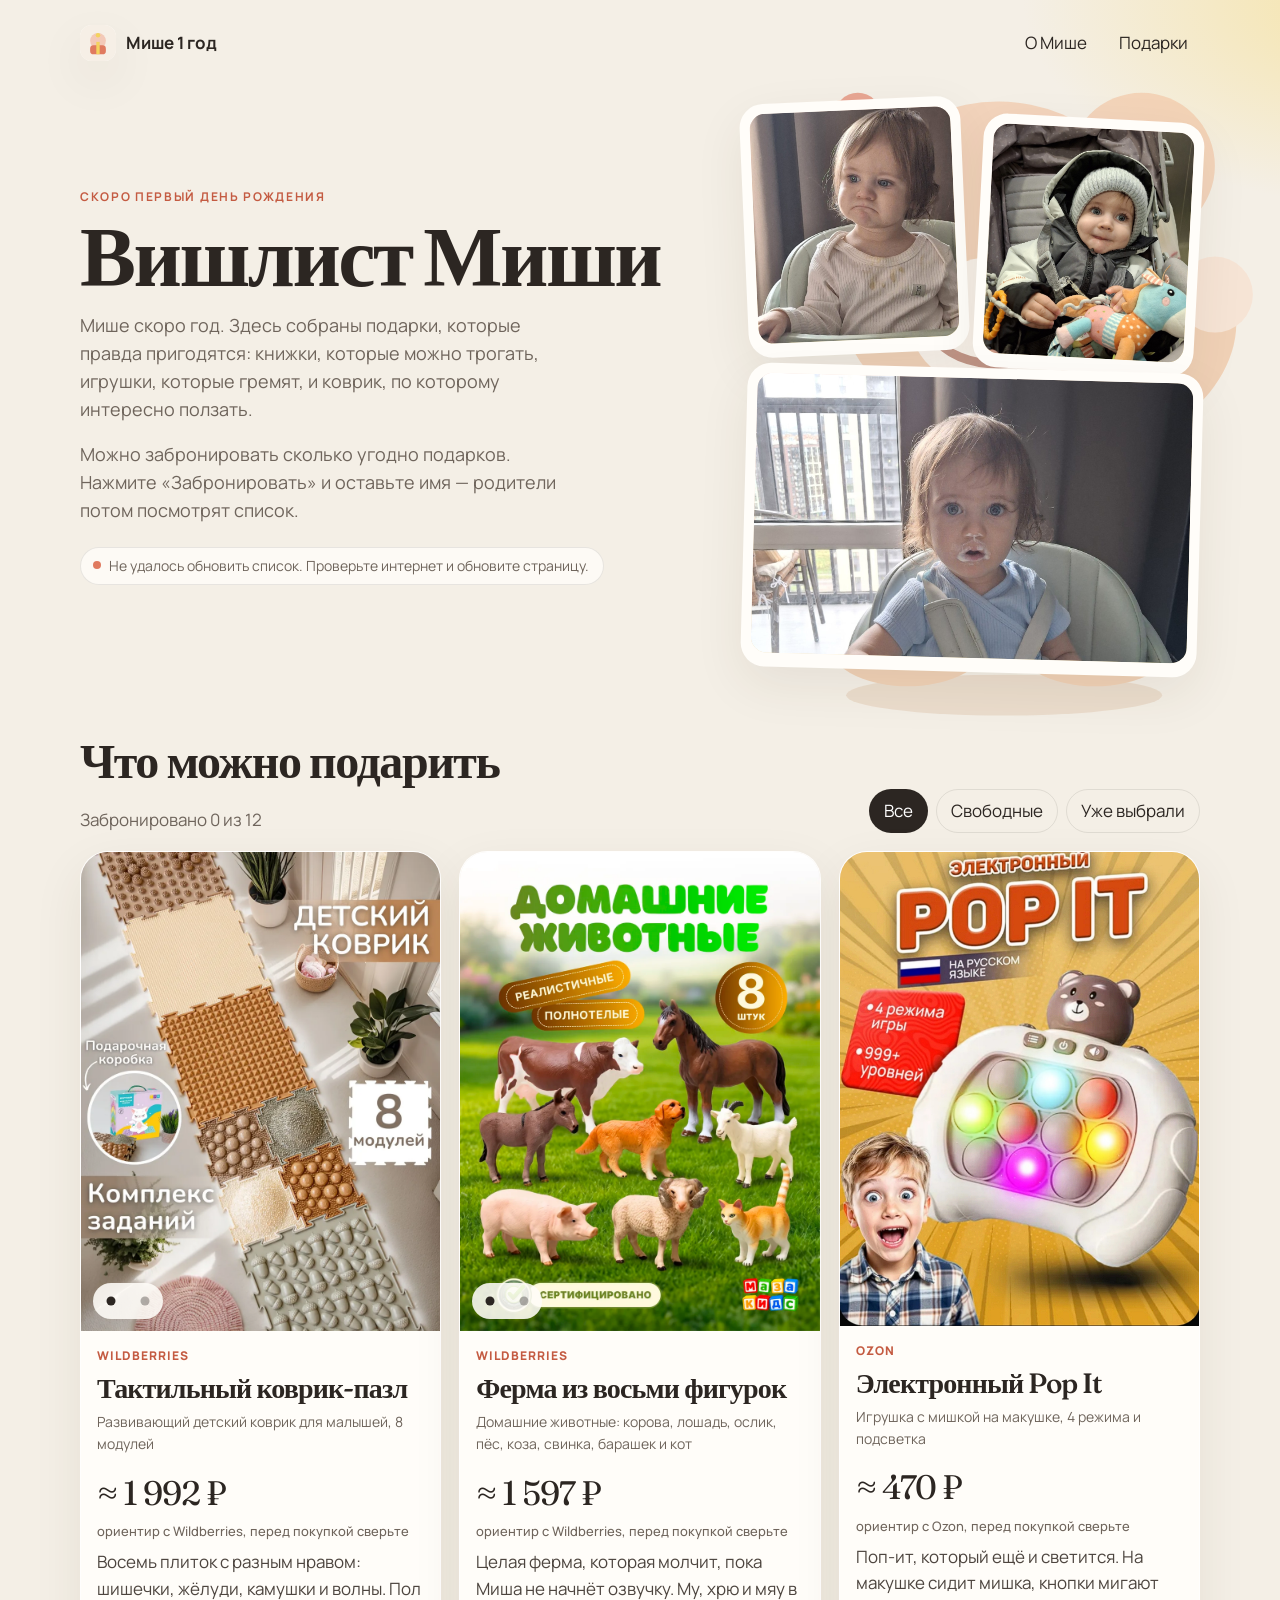
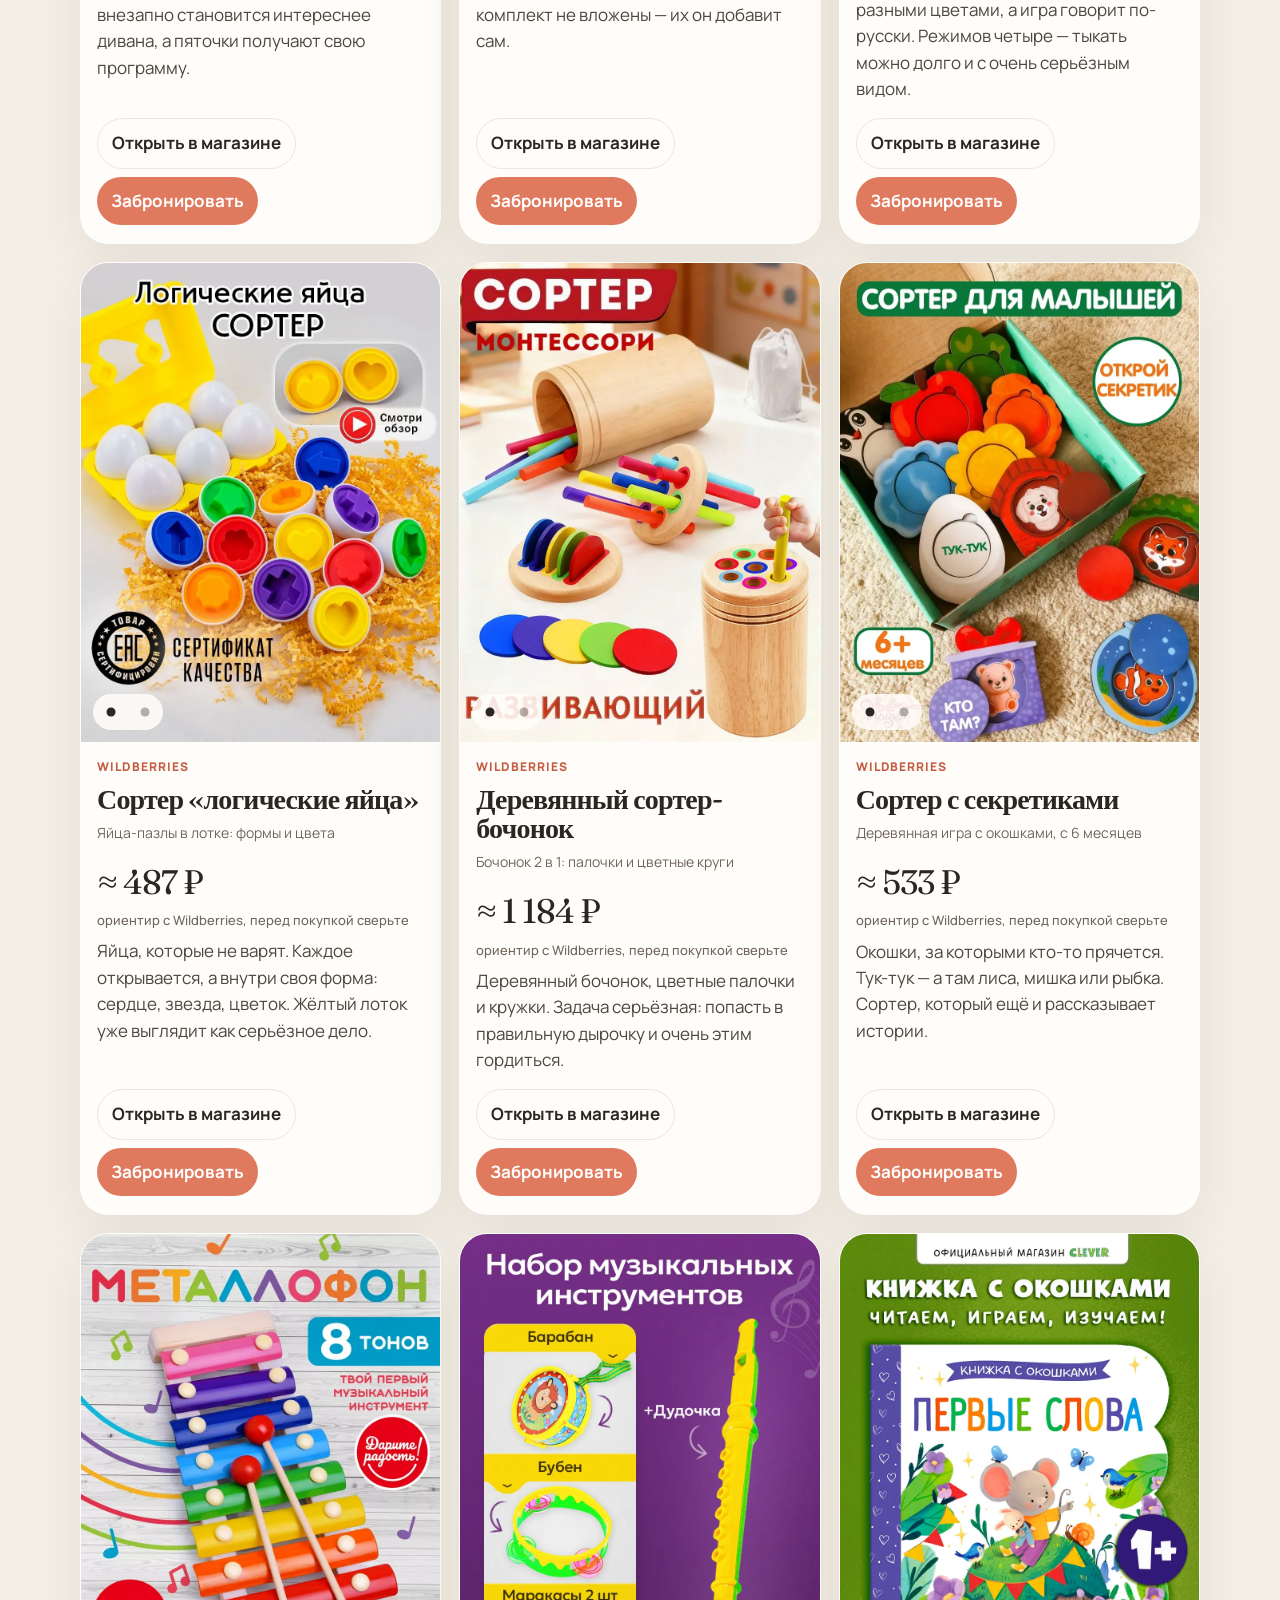
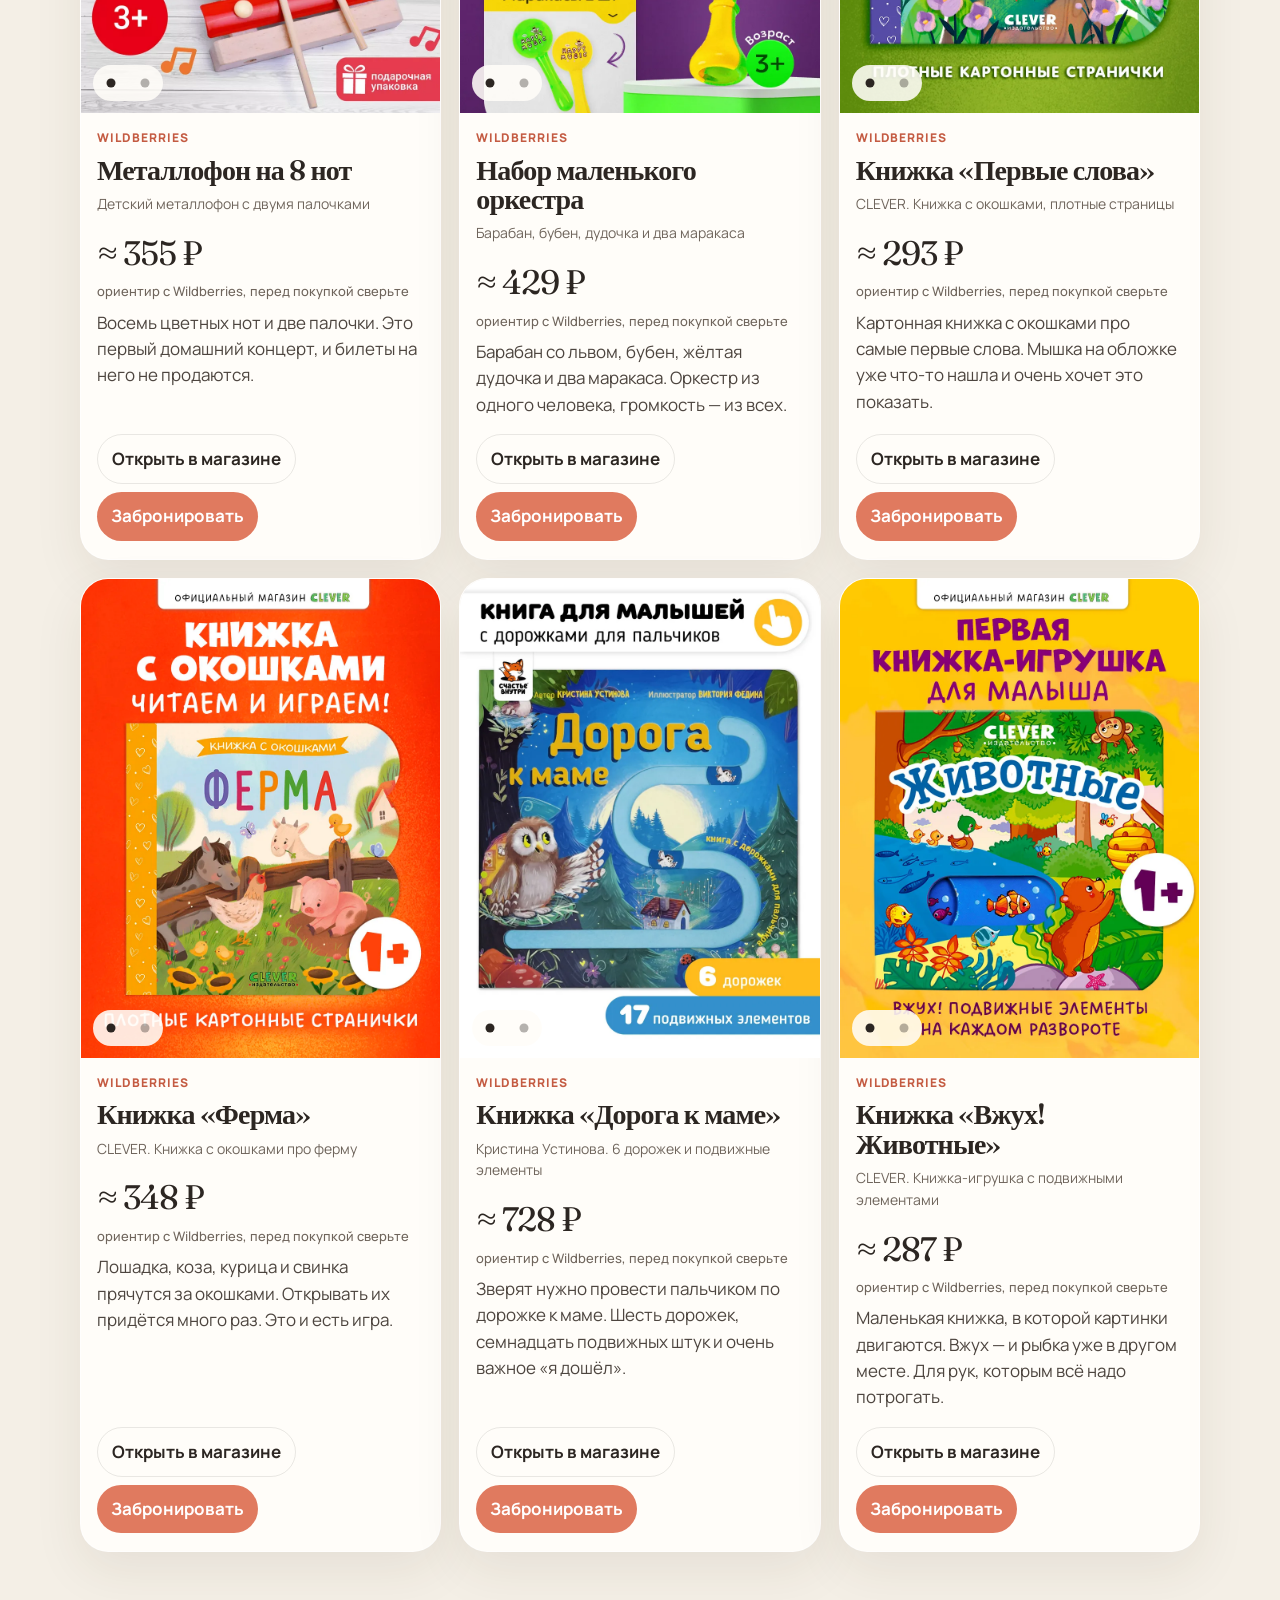
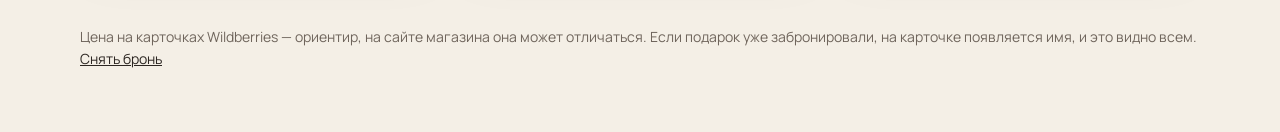
==== index.html @ 504b807f "Вишлист Миши на первый день рождения. Co-authored-by: Cursor <cursoragent@cursor.com>" ====
<!DOCTYPE html>
<html lang="ru">
<head>
  <meta charset="utf-8">
  <meta name="viewport" content="width=device-width, initial-scale=1">
  <title>Вишлист Миши — первый день рождения</title>
  <meta name="description" content="Подарки на первый день рождения Миши: фото, цена и отметка, что уже выбрали.">
  <link rel="icon" href="favicon.svg" type="image/svg+xml">
  <link rel="preconnect" href="https://fonts.googleapis.com">
  <link rel="preconnect" href="https://fonts.gstatic.com" crossorigin>
  <link href="https://fonts.googleapis.com/css2?family=Fraunces:opsz,wght@9..144,560;9..144,650&family=Manrope:wght@400;600;700;800&display=swap" rel="stylesheet">
  <link rel="stylesheet" href="css/styles.css">
</head>
<body>
  <div class="wrap">
    <header class="topbar">
      <a class="brand" href="#top">
        <img class="brand-mark" src="favicon.svg" alt="">
        Мише 1 год
      </a>
      <nav class="top-links">
        <a href="#about">О Мише</a>
        <a href="#gifts">Подарки</a>
      </nav>
    </header>

    <main id="top">
      <section class="hero" id="about">
        <div class="hero-copy">
          <p class="eyebrow">Скоро первый день рождения</p>
          <h1>Вишлист Миши</h1>
          <p class="lead">
            Мише скоро год. Здесь собраны подарки, которые правда пригодятся:
            книжки, которые можно трогать, игрушки, которые гремят, и коврик,
            по которому интересно ползать.
          </p>
          <p class="lead">
            Можно забронировать сколько угодно подарков. Нажмите «Забронировать»
            и оставьте имя — родители потом посмотрят список.
          </p>
          <div class="sync" id="sync"><i></i><span>Проверяем общий список…</span></div>
        </div>
        <img class="hero-bear" src="images/bear.svg" alt="">
        <div class="frames" id="photos"></div>
      </section>

      <section class="section" id="gifts">
        <div class="section-head">
          <div>
            <h2>Что можно подарить</h2>
            <p class="progress" id="progress"></p>
          </div>
          <div class="filters">
            <button class="chip" type="button" data-filter="all" aria-pressed="true">Все</button>
            <button class="chip" type="button" data-filter="free" aria-pressed="false">Свободные</button>
            <button class="chip" type="button" data-filter="taken" aria-pressed="false">Уже выбрали</button>
          </div>
        </div>
        <div class="grid" id="grid"></div>
      </section>
    </main>

    <footer>
      <p>
        Цена на карточках Wildberries — ориентир, на сайте магазина она может отличаться.
        Если подарок уже забронировали, на карточке появляется имя, и это видно всем.
        <a href="admin.html">Снять бронь</a>
      </p>
    </footer>
  </div>

  <dialog id="reserve">
    <form class="modal" id="reserve-form">
      <h3>Забронировать</h3>
      <p id="modal-text"></p>
      <label for="giver-name">Как вас записать</label>
      <input id="giver-name" name="name" type="text" maxlength="40" required placeholder="Например, тётя Оля" autocomplete="name">
      <p class="modal-error" id="modal-error"></p>
      <div class="modal-actions">
        <button class="btn" type="submit" id="reserve-submit">Забронировать</button>
        <button class="btn ghost" type="button" id="close-reserve">Закрыть</button>
      </div>
    </form>
  </dialog>
  <div class="toast" id="toast" role="status"></div>

  <script src="js/config.js"></script>
  <script src="js/gifts.js"></script>
  <script src="js/store.js"></script>
  <script src="js/app.js"></script>
  <script>
    document.querySelector("#close-reserve").addEventListener("click", function () {
      document.querySelector("#reserve").close();
    });
  </script>
</body>
</html>
---- css/styles.css ----
:root {
  --bg: #f4efe6;
  --bg-deep: #ebe3d6;
  --ink: #2c2622;
  --muted: #6f655c;
  --line: rgba(44, 38, 34, 0.1);
  --card: #fffdf9;
  --coral: #e07a5f;
  --coral-deep: #c45b42;
  --sage: #3f6b58;
  --sage-soft: #e5f0ea;
  --butter: #f6e3a4;
  --blush: #f8ddd4;
  --shadow: 0 18px 50px rgba(70, 46, 30, 0.08);
  --radius: 28px;
  --serif: "Fraunces", "Iowan Old Style", Georgia, serif;
  --sans: "Manrope", "Segoe UI", sans-serif;
}

* { box-sizing: border-box; }

html { scroll-behavior: smooth; }

body {
  margin: 0;
  color: var(--ink);
  background-color: var(--bg);
  background-image:
    url("../images/bear.svg"),
    radial-gradient(900px 420px at -10% -10%, #f8ddd4 0%, transparent 60%),
    radial-gradient(700px 380px at 110% 0%, #f6e3a4 0%, transparent 55%),
    radial-gradient(800px 500px at 80% 120%, #e5f0ea 0%, transparent 50%);
  background-repeat: no-repeat;
  background-position:
    right -2vw top 8px,
    -10% -10%,
    110% 0%,
    80% 120%;
  background-size:
    min(620px, 48vw) auto,
    900px 420px,
    700px 380px,
    800px 500px;
  background-attachment: fixed, scroll, scroll, scroll;
  font-family: var(--sans);
  font-size: 17px;
  line-height: 1.55;
  overflow-x: clip;
}

img { max-width: 100%; display: block; }

a { color: var(--sage); }

button, input { font: inherit; }

[hidden] { display: none !important; }

.wrap {
  width: min(1120px, calc(100% - 32px));
  margin: 0 auto;
}

.topbar {
  display: flex;
  justify-content: space-between;
  align-items: center;
  gap: 16px;
  padding: 22px 0 8px;
}

.brand {
  display: flex;
  align-items: center;
  gap: 10px;
  color: inherit;
  text-decoration: none;
  font-weight: 700;
}

.brand-mark {
  width: 36px;
  height: 36px;
  border-radius: 12px;
  background: var(--card);
  box-shadow: var(--shadow);
}

.top-links {
  display: flex;
  gap: 8px;
  align-items: center;
}

.top-links a {
  color: var(--ink);
  text-decoration: none;
  padding: 8px 12px;
  border-radius: 999px;
}

.top-links a:hover { background: rgba(255, 255, 255, 0.7); }

.hero {
  position: relative;
  display: grid;
  grid-template-columns: 1.15fr 0.85fr;
  gap: 48px;
  align-items: center;
  padding: 28px 0 18px;
}

.hero-bear { display: none; }

.eyebrow {
  margin: 0 0 10px;
  letter-spacing: 0.14em;
  text-transform: uppercase;
  font-size: 12px;
  font-weight: 700;
  color: var(--coral-deep);
}

h1, h2, h3 { font-family: var(--serif); font-weight: 560; letter-spacing: -0.03em; }

h1 {
  margin: 0;
  font-size: clamp(46px, 7vw, 84px);
  line-height: 0.92;
}

.lead {
  margin: 18px 0 0;
  max-width: 46ch;
  font-size: 18px;
  color: var(--muted);
}

.sync {
  display: inline-flex;
  align-items: flex-start;
  gap: 8px;
  margin-top: 22px;
  padding: 8px 14px 8px 12px;
  border-radius: 999px;
  background: rgba(255, 253, 249, 0.8);
  border: 1px solid var(--line);
  color: var(--muted);
  font-size: 14px;
  line-height: 1.4;
}

.sync i {
  flex: 0 0 8px;
  width: 8px;
  height: 8px;
  min-width: 8px;
  min-height: 8px;
  margin-top: 0.38em;
  border-radius: 50%;
  background: #c9a227;
  font-style: normal;
  line-height: 0;
}

.sync.live i { background: var(--sage); }
.sync.warn i { background: var(--coral); }

.frames {
  display: grid;
  grid-template-columns: 1fr 1fr;
  gap: 14px;
  min-height: 320px;
}

.frame {
  margin: 0;
  background: var(--card);
  border-radius: 24px;
  padding: 10px 10px 14px;
  box-shadow: var(--shadow);
  transform: rotate(-2.5deg);
}

.frame:nth-child(2) { transform: rotate(3deg) translateY(18px); }
.frame:nth-child(3) { transform: rotate(1.5deg); grid-column: 1 / -1; }

.frame img,
.frame .empty {
  width: 100%;
  height: 230px;
  object-fit: cover;
  object-position: center 22%;
  border-radius: 16px;
  background: linear-gradient(160deg, var(--blush), var(--butter));
}

.frame:nth-child(3) img,
.frame:nth-child(3) .empty {
  height: 280px;
  object-position: center 30%;
}

.frame figcaption,
.empty {
  display: grid;
  place-items: center;
  text-align: center;
  color: var(--muted);
  font-size: 14px;
  padding: 8px;
}

.section {
  padding: 34px 0 10px;
}

.section-head {
  display: flex;
  justify-content: space-between;
  gap: 18px;
  align-items: end;
  margin-bottom: 18px;
}

h2 { margin: 0; font-size: clamp(32px, 4vw, 48px); }

.progress { margin: 8px 0 0; color: var(--muted); }

.filters { display: flex; flex-wrap: wrap; gap: 8px; }

.chip, .btn, .icon-btn {
  border: 0;
  cursor: pointer;
  border-radius: 999px;
}

.chip {
  background: transparent;
  color: var(--ink);
  padding: 8px 14px;
  border: 1px solid var(--line);
}

.chip[aria-pressed="true"] {
  background: var(--ink);
  color: white;
}

.grid {
  display: grid;
  grid-template-columns: repeat(auto-fill, minmax(280px, 1fr));
  gap: 18px;
  padding-bottom: 40px;
}

.card {
  background: var(--card);
  border-radius: var(--radius);
  box-shadow: var(--shadow);
  overflow: hidden;
  display: flex;
  flex-direction: column;
  min-height: 100%;
  border: 1px solid rgba(255, 255, 255, 0.7);
}

.card.taken { background: #f7f4ef; }

.shot {
  position: relative;
  background: #f6f1ea;
  aspect-ratio: 1 / 1;
}

.shot img {
  width: 100%;
  height: 100%;
  object-fit: contain;
}

.shot .placeholder {
  height: 100%;
  display: grid;
  place-items: center;
  padding: 24px;
  text-align: center;
  color: var(--muted);
  background:
    radial-gradient(circle at 30% 20%, var(--butter), transparent 40%),
    radial-gradient(circle at 80% 80%, var(--blush), transparent 45%),
    #f7f1ea;
}

.dots {
  position: absolute;
  left: 12px;
  bottom: 12px;
  display: flex;
  gap: 6px;
}

.dots {
  padding: 4px;
  border-radius: 999px;
  background: rgba(255, 253, 249, 0.88);
}

.dots button {
  width: 28px;
  height: 28px;
  border: 0;
  border-radius: 50%;
  background: transparent;
  cursor: pointer;
  position: relative;
}

.dots button::before {
  content: "";
  position: absolute;
  width: 9px;
  height: 9px;
  border-radius: 50%;
  background: rgba(44, 38, 34, 0.35);
  left: 50%;
  top: 50%;
  transform: translate(-50%, -50%);
}

.dots button[aria-current="true"]::before { background: var(--ink); }

.badge {
  position: absolute;
  top: 12px;
  left: 12px;
  padding: 6px 10px;
  border-radius: 999px;
  background: var(--sage);
  color: white;
  font-size: 13px;
  font-weight: 700;
}

.badge.wait { background: #9a6b2f; }

.card-body {
  padding: 16px 16px 18px;
  display: flex;
  flex-direction: column;
  gap: 8px;
  flex: 1;
}

.shop {
  margin: 0;
  font-size: 12px;
  font-weight: 800;
  letter-spacing: 0.08em;
  text-transform: uppercase;
  color: var(--coral-deep);
}

.card h3 { margin: 0; font-size: 28px; line-height: 1.05; }

.full {
  margin: 0;
  color: var(--muted);
  font-size: 14px;
}

.price {
  margin: 4px 0 0;
  font-family: var(--serif);
  font-size: 34px;
  letter-spacing: -0.03em;
}

.price small {
  display: block;
  margin-top: 2px;
  font-family: var(--sans);
  font-size: 13px;
  letter-spacing: 0;
  color: var(--muted);
  font-weight: 500;
}

.blurb { margin: 0; color: #4d453f; }

.actions {
  display: flex;
  flex-wrap: wrap;
  gap: 8px;
  margin-top: auto;
  padding-top: 8px;
}

.btn {
  text-decoration: none;
  display: inline-flex;
  align-items: center;
  justify-content: center;
  padding: 11px 14px;
  background: var(--coral);
  color: white;
  font-weight: 700;
}

.btn:hover { background: var(--coral-deep); }

.btn.ghost {
  background: transparent;
  color: var(--ink);
  border: 1px solid var(--line);
}

.btn.ghost:hover { background: var(--bg-deep); }

.btn:disabled {
  opacity: 0.55;
  cursor: not-allowed;
}

.who { margin: 0; font-weight: 700; }

footer {
  padding: 10px 0 48px;
  color: var(--muted);
  font-size: 14px;
}

footer a { color: var(--ink); }

dialog {
  width: min(480px, calc(100% - 24px));
  border: 0;
  border-radius: 28px;
  padding: 0;
  box-shadow: 0 30px 80px rgba(44, 38, 34, 0.25);
}

dialog::backdrop { background: rgba(44, 38, 34, 0.45); }

.modal {
  padding: 22px;
}

.modal h3 { margin: 0 0 8px; font-size: 34px; }

.modal p { margin: 0 0 14px; color: var(--muted); }

.modal-error { color: var(--coral-deep); font-weight: 700; }

label { display: block; font-weight: 700; margin-bottom: 6px; }

input[type="text"] {
  width: 100%;
  padding: 12px 14px;
  border-radius: 14px;
  border: 1px solid var(--line);
  background: #fff;
  margin-bottom: 14px;
}

.modal-actions { display: flex; flex-wrap: wrap; gap: 8px; }

.toast {
  position: fixed;
  left: 50%;
  bottom: 18px;
  transform: translateX(-50%) translateY(20px);
  background: var(--ink);
  color: white;
  padding: 12px 16px;
  border-radius: 999px;
  opacity: 0;
  pointer-events: none;
  transition: 0.2s ease;
}

.toast.show { opacity: 1; transform: translateX(-50%) translateY(0); }

.admin-list { display: grid; gap: 12px; padding-bottom: 28px; }

.admin-row {
  display: grid;
  grid-template-columns: 92px 1fr;
  gap: 14px;
  background: var(--card);
  border-radius: 22px;
  padding: 12px;
  box-shadow: var(--shadow);
}

.admin-row img {
  width: 92px;
  height: 92px;
  object-fit: contain;
  background: #f6f1ea;
  border-radius: 16px;
}

.steps { padding-left: 18px; }
.steps li { margin: 8px 0; }

.note {
  background: var(--card);
  border-radius: 22px;
  padding: 16px 18px;
  box-shadow: var(--shadow);
}

pre.note {
  overflow: auto;
  white-space: pre-wrap;
  word-break: break-word;
}

@media (max-width: 800px) {
  body {
    background-image:
      radial-gradient(520px 260px at -20% -10%, #f8ddd4 0%, transparent 60%),
      radial-gradient(420px 220px at 120% 0%, #f6e3a4 0%, transparent 55%),
      radial-gradient(480px 280px at 80% 110%, #e5f0ea 0%, transparent 50%);
    background-position: -20% -10%, 120% 0%, 80% 110%;
    background-size: 520px 260px, 420px 220px, 480px 280px;
    background-attachment: scroll;
  }

  .hero-bear {
    display: block;
    position: absolute;
    z-index: 0;
    width: min(340px, 92%);
    right: -12px;
    top: 18px;
    pointer-events: none;
  }

  .hero-copy { position: relative; z-index: 1; }

  .wrap { width: min(1120px, calc(100% - 28px)); }

  .topbar {
    position: sticky;
    top: 0;
    z-index: 4;
    margin: 0 -6px;
    padding: 12px 6px;
    background: rgba(244, 239, 230, 0.9);
    backdrop-filter: blur(14px);
  }

  .brand { font-size: 15px; }
  .brand-mark { width: 32px; height: 32px; border-radius: 10px; }

  .top-links a {
    padding: 8px 12px;
    font-size: 14px;
    background: rgba(255, 253, 249, 0.7);
  }

  .hero {
    grid-template-columns: 1fr;
    gap: 22px;
    padding: 8px 0 8px;
  }

  h1 { font-size: 46px; }

  .lead {
    margin-top: 12px;
    font-size: 16px;
  }

  .sync {
    max-width: 100%;
    border-radius: 18px;
  }

  .frames {
    display: flex;
    grid-template-columns: none;
    gap: 12px;
    min-height: 0;
    margin: 0 -14px;
    padding: 6px 14px 16px;
    overflow-x: auto;
    scroll-snap-type: x mandatory;
    scroll-padding-inline: 14px;
    -webkit-overflow-scrolling: touch;
  }

  .frames::-webkit-scrollbar { height: 0; }

  .frame,
  .frame:nth-child(2),
  .frame:nth-child(3) {
    flex: 0 0 82%;
    transform: none;
    grid-column: auto;
    scroll-snap-align: center;
  }

  .frame img,
  .frame:nth-child(3) img,
  .frame .empty,
  .frame:nth-child(3) .empty {
    height: 340px;
    object-position: center 24%;
  }

  .section { padding-top: 18px; }

  #about, #gifts { scroll-margin-top: 76px; }

  .section-head {
    flex-direction: column;
    align-items: stretch;
    gap: 14px;
  }

  .admin-row { grid-template-columns: 1fr; }

  h2 { font-size: 34px; }

  .filters {
    display: grid;
    grid-template-columns: repeat(3, minmax(0, 1fr));
  }

  .chip {
    display: flex;
    align-items: center;
    justify-content: center;
    min-height: 42px;
    padding: 8px 6px;
    font-size: 13px;
    line-height: 1.15;
    text-align: center;
  }

  .grid {
    grid-template-columns: 1fr;
    gap: 14px;
  }

  .card h3 { font-size: 26px; }
  .price { font-size: 30px; }

  .actions { flex-direction: column; }
  .actions .btn { width: 100%; min-height: 48px; }

  .modal { padding: 18px 16px 16px; }
  .modal h3 { font-size: 28px; }
  .modal-actions { flex-direction: column; }
  .modal-actions .btn { width: 100%; min-height: 48px; }

  .toast {
    width: min(420px, calc(100% - 24px));
    border-radius: 18px;
    text-align: center;
    bottom: calc(14px + env(safe-area-inset-bottom));
  }

  footer { padding-bottom: calc(36px + env(safe-area-inset-bottom)); }
}

@media (max-width: 380px) {
  h1 { font-size: 40px; }
  .chip { font-size: 12px; padding: 10px 4px; }
  .frame,
  .frame:nth-child(2),
  .frame:nth-child(3) { flex-basis: 88%; }
}

@media (prefers-reduced-motion: reduce) {
  html { scroll-behavior: auto; }
  .toast { transition: none; }
}
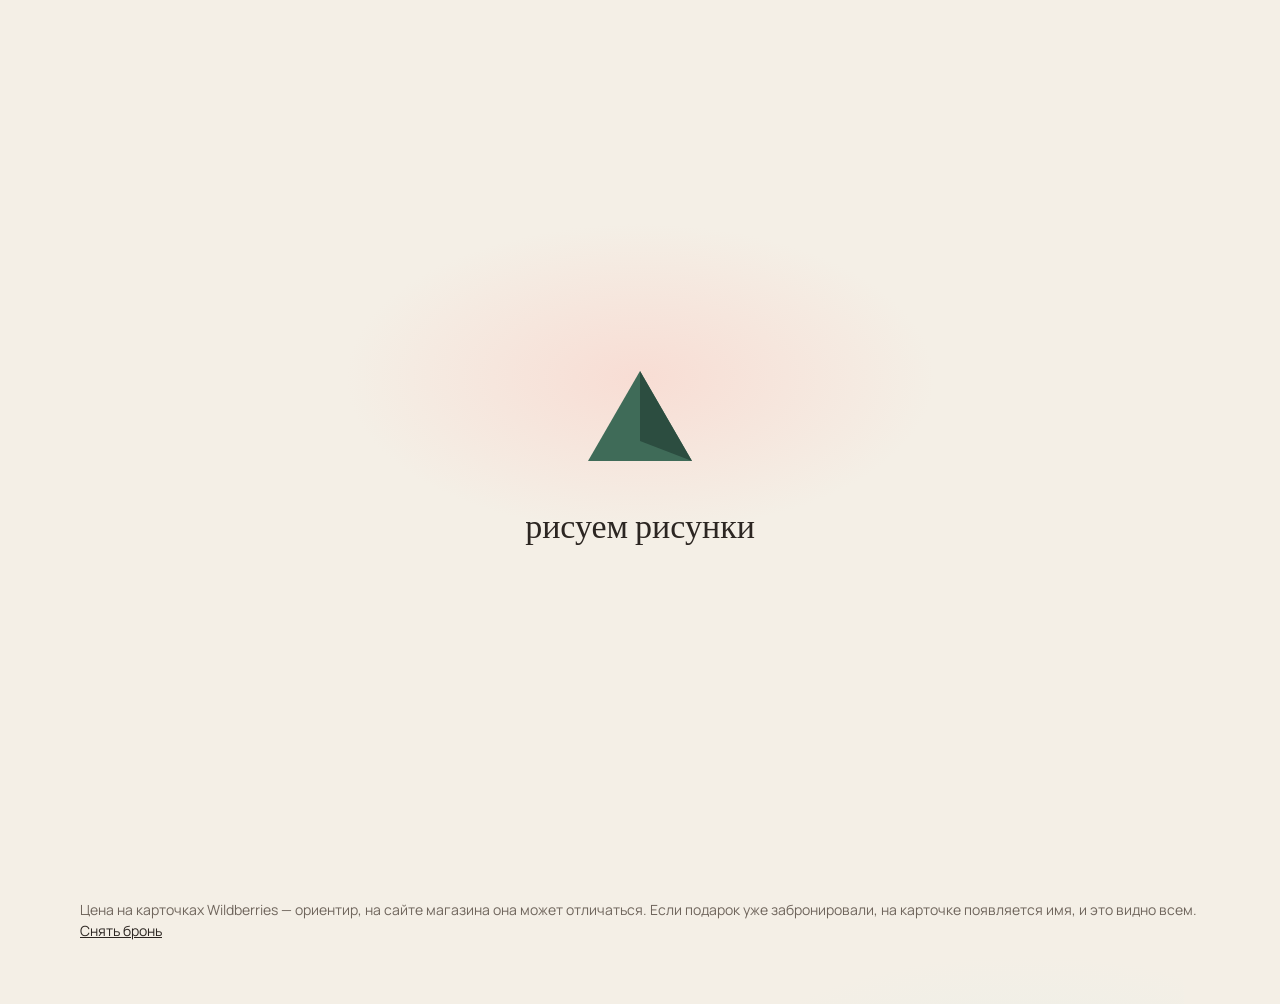
==== commit 2025e9ea: "Показывать заставку, пока список подарков не загрузится. Co-authored-by: Cursor <cursoragent@cursor." ====
--- a/index.html
+++ b/index.html
@@ -12,6 +12,26 @@
   <link rel="stylesheet" href="css/styles.css">
 </head>
 <body>
+  <div class="loader" id="loader" role="status" aria-live="polite">
+    <div class="loader-stage" aria-hidden="true">
+      <svg class="toy is-on" viewBox="0 0 140 140">
+        <polygon points="70,28 112,50 70,72 28,50" fill="#f6e3a4"/>
+        <polygon points="28,50 70,72 70,112 28,90" fill="#e07a5f"/>
+        <polygon points="70,72 112,50 112,90 70,112" fill="#c45b42"/>
+      </svg>
+      <svg class="toy" viewBox="0 0 140 140">
+        <polygon points="70,22 122,112 18,112" fill="#3f6b58"/>
+        <polygon points="70,22 122,112 70,92" fill="#2c4d40"/>
+      </svg>
+      <svg class="toy" viewBox="0 0 140 140">
+        <ellipse cx="70" cy="96" rx="36" ry="12" fill="#e7c3a8"/>
+        <path d="M34 52h72v40c0 10-16 16-36 16s-36-6-36-16V52z" fill="#f2c4a2"/>
+        <ellipse cx="70" cy="52" rx="36" ry="13" fill="#f8decc"/>
+        <ellipse cx="70" cy="50" rx="16" ry="5" fill="#fff" opacity="0.7"/>
+      </svg>
+    </div>
+    <p class="loader-caption" id="loader-caption">собираем кубики</p>
+  </div>
   <div class="wrap">
     <header class="topbar">
       <a class="brand" href="#top">
--- a/css/styles.css
+++ b/css/styles.css
@@ -481,6 +481,67 @@
 
 .toast.show { opacity: 1; transform: translateX(-50%) translateY(0); }
 
+.loader {
+  position: fixed;
+  inset: 0;
+  z-index: 40;
+  display: grid;
+  align-content: center;
+  justify-items: center;
+  gap: 18px;
+  padding: 24px;
+  background:
+    radial-gradient(420px 220px at 50% 42%, #f8ddd4 0%, transparent 70%),
+    var(--bg);
+  transition: opacity 0.45s ease;
+}
+
+.loader.is-done {
+  opacity: 0;
+  pointer-events: none;
+}
+
+.loader-stage {
+  position: relative;
+  width: 140px;
+  height: 140px;
+}
+
+.toy {
+  position: absolute;
+  inset: 0;
+  width: 140px;
+  height: 140px;
+  opacity: 0;
+  transform: translateY(12px) scale(0.94);
+  transition: opacity 0.45s ease, transform 0.45s ease;
+}
+
+.toy.is-on {
+  opacity: 1;
+  transform: translateY(0) scale(1);
+}
+
+.loader-caption {
+  margin: 0;
+  min-height: 1.3em;
+  max-width: 18ch;
+  font-family: var(--serif);
+  font-size: clamp(26px, 5vw, 34px);
+  line-height: 1.15;
+  text-align: center;
+  transition: opacity 0.28s ease;
+}
+
+.loader-caption.is-out { opacity: 0; }
+
+.grid.is-ready { animation: list-in 0.45s ease; }
+
+@keyframes list-in {
+  from { opacity: 0; transform: translateY(10px); }
+  to { opacity: 1; transform: none; }
+}
+
 .admin-list { display: grid; gap: 12px; padding-bottom: 28px; }
 
 .admin-row {
@@ -499,6 +560,11 @@
   object-fit: contain;
   background: #f6f1ea;
   border-radius: 16px;
+}
+
+.admin-clear {
+  margin-top: 10px;
+  min-height: 44px;
 }
 
 .steps { padding-left: 18px; }
@@ -677,5 +743,6 @@
 
 @media (prefers-reduced-motion: reduce) {
   html { scroll-behavior: auto; }
-  .toast { transition: none; }
-}
+  .toast, .loader, .toy, .loader-caption { transition: none; }
+  .grid.is-ready { animation: none; }
+}
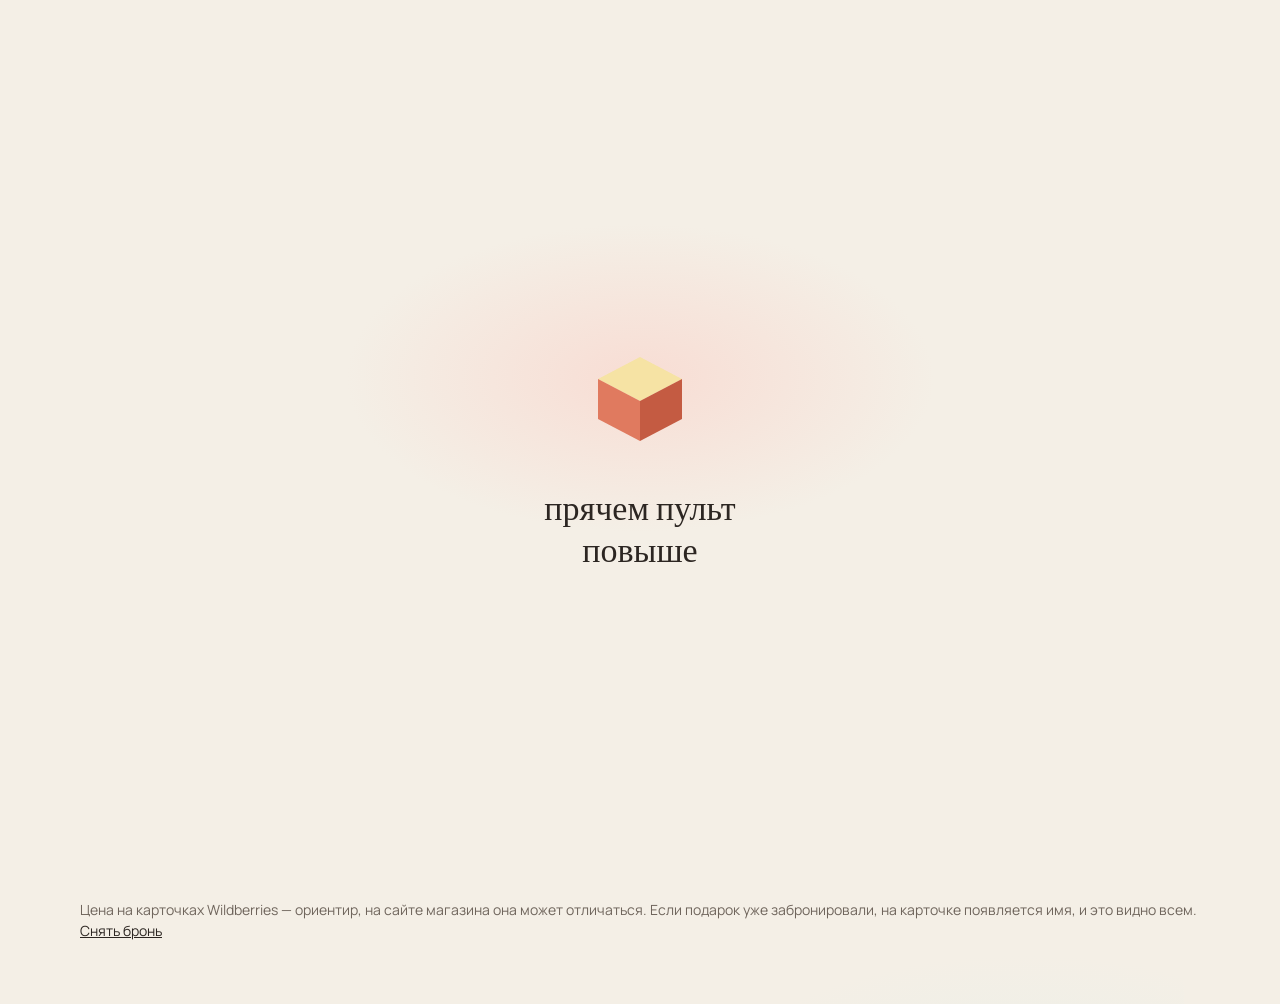
==== commit f74dd113: "Держать заставку ровно и показывать фразы в случайном порядке. Co-authored-by: Cursor <cursoragent@c" ====
--- a/index.html
+++ b/index.html
@@ -20,14 +20,14 @@
         <polygon points="70,72 112,50 112,90 70,112" fill="#c45b42"/>
       </svg>
       <svg class="toy" viewBox="0 0 140 140">
-        <polygon points="70,22 122,112 18,112" fill="#3f6b58"/>
-        <polygon points="70,22 122,112 70,92" fill="#2c4d40"/>
+        <polygon points="70,32 108,108 32,108" fill="#3f6b58"/>
+        <polygon points="70,32 108,108 70,90" fill="#2c4d40"/>
       </svg>
       <svg class="toy" viewBox="0 0 140 140">
-        <ellipse cx="70" cy="96" rx="36" ry="12" fill="#e7c3a8"/>
-        <path d="M34 52h72v40c0 10-16 16-36 16s-36-6-36-16V52z" fill="#f2c4a2"/>
-        <ellipse cx="70" cy="52" rx="36" ry="13" fill="#f8decc"/>
-        <ellipse cx="70" cy="50" rx="16" ry="5" fill="#fff" opacity="0.7"/>
+        <ellipse cx="70" cy="100" rx="38" ry="12" fill="#e7c3a8"/>
+        <path d="M32 48h76v48c0 8-17 14-38 14s-38-6-38-14V48z" fill="#f2c4a2"/>
+        <ellipse cx="70" cy="48" rx="38" ry="12" fill="#f8decc"/>
+        <ellipse cx="70" cy="46" rx="16" ry="5" fill="#fff" opacity="0.7"/>
       </svg>
     </div>
     <p class="loader-caption" id="loader-caption">собираем кубики</p>
--- a/css/styles.css
+++ b/css/styles.css
@@ -513,22 +513,19 @@
   width: 140px;
   height: 140px;
   opacity: 0;
-  transform: translateY(12px) scale(0.94);
-  transition: opacity 0.45s ease, transform 0.45s ease;
-}
-
-.toy.is-on {
-  opacity: 1;
-  transform: translateY(0) scale(1);
-}
+  transition: opacity 0.45s ease;
+}
+
+.toy.is-on { opacity: 1; }
 
 .loader-caption {
+  width: min(280px, calc(100vw - 48px));
+  height: 2.5em;
   margin: 0;
-  min-height: 1.3em;
-  max-width: 18ch;
+  overflow: hidden;
   font-family: var(--serif);
   font-size: clamp(26px, 5vw, 34px);
-  line-height: 1.15;
+  line-height: 1.25;
   text-align: center;
   transition: opacity 0.28s ease;
 }
